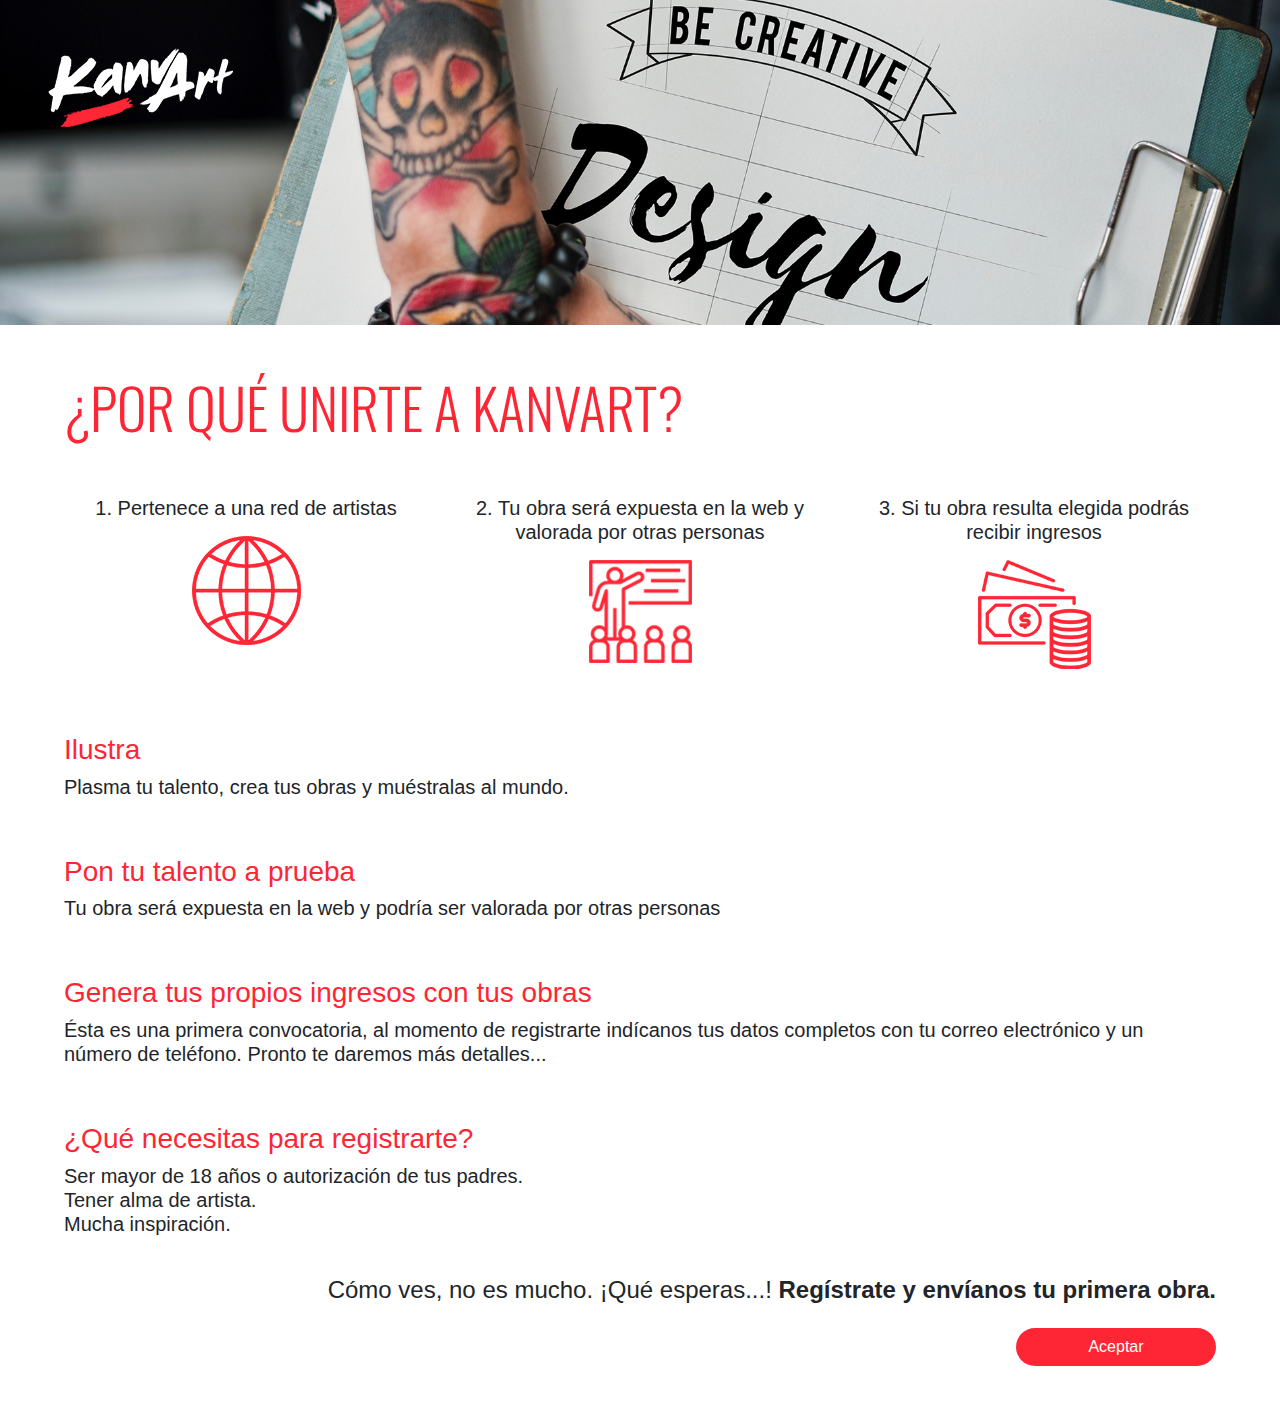
==== aboutus.html @ 9a682943 "Primer commit" ====
<!DOCTYPE html>
<html lang="en">
  <head>
    <meta charset="UTF-8" />
    <meta name="viewport" content="width=device-width, initial-scale=1.0" />
    <meta http-equiv="X-UA-Compatible" content="ie=edge" />
    <title>Kanvart - Nosotros</title>
    <link
      rel="stylesheet"
      href="https://stackpath.bootstrapcdn.com/bootstrap/4.3.1/css/bootstrap.min.css"
      integrity="sha384-ggOyR0iXCbMQv3Xipma34MD+dH/1fQ784/j6cY/iJTQUOhcWr7x9JvoRxT2MZw1T"
      crossorigin="anonymous"
    />
    <link
      href="https://fonts.googleapis.com/css?family=Oswald&display=swap"
      rel="stylesheet"
    />
    <link href="/css/main.css" rel="stylesheet" />
    <style>
      #img-header {
        object-fit: cover;
        object-position: center 35%;
        width: 100%;
        max-height: 325px;
      }
      .header-default{
        min-height: 170px;
        background-color: black;
      }
    </style>
  </head>
  <body>
    <div class="header-default position-relative">
      <img src="/img/home/logo.png" class="position-absolute mt-5 ml-5" />
      <img
        id="img-header"
        src="/img/aboutus/background.jpg"
        class="img-fluid d-none d-sm-block"
      />
    </div>
    <div class="containter mx-auto" style="width:90%;">
      <h1 class="mt-5 custom-font text-uppercase text-primary display-4 d-none d-none d-sm-block">
        ¿Por qu&eacute; unirte a Kanvart?
      </h1>
      <h1 class="mt-5 custom-font text-uppercase text-primary display-4 text-center d-block d-sm-none">
            ¿Por qu&eacute; unirte a Kanvart?
      </h1>
      <br />
      <br />
      <div class="row text-center">
        <div class="col-sm mb-5">
          <h5 class="mb-3">1. Pertenece a una red de artistas</h5>
          <img src="/img/aboutus/1.png" class="img-fluid" />
        </div>
        <div class="col-sm mb-5">
          <h5 class="mb-3">
            2. Tu obra ser&aacute expuesta en la web y valorada por otras
            personas
          </h5>
          <img src="/img/aboutus/2.png" class="img-fluid" />
        </div>
        <div class="col-sm mb-5">
          <h5 class="mb-3">
            3. Si tu obra resulta elegida podr&aacute;s recibir ingresos
          </h5>
          <img src="/img/aboutus/3.png" class="img-fluid" />
        </div>
      </div>
      <div>
        <p>
            <h3 class="text-primary">Ilustra</h3>
            <h5>
                Plasma tu talento, crea tus obras y mu&eacute;stralas al mundo.
            </h5>
        </p>
        <br>
        <p>
            <h3 class="text-primary">Pon tu talento a prueba</h3>
            <h5>
               Tu obra ser&aacute; expuesta en la web y podr&iacute;a ser valorada por otras personas
            </h5>
        </p>
        <br>
        <p>
            <h3 class="text-primary">Genera tus propios ingresos con tus obras</h3>
            <h5>
               &Eacute;sta es una primera convocatoria, al momento de registrarte ind&iacute;canos tus datos completos con tu correo electr&oacute;nico y un n&uacute;mero de tel&eacute;fono. Pronto te daremos m&aacute;s detalles...
            </h5>
        </p>
        <br>
        <p>
            <h3 class="text-primary">¿Qu&eacute; necesitas para registrarte?</h3>
            <h5>
               Ser mayor de 18 años o autorizaci&oacute;n de tus padres. <br>
               Tener alma de artista. <br>
               Mucha inspiraci&oacute;n.
            </h5>
        </p>
        <br>
        <div class="text-right mb-5">
          <h4 class="text-right mb-4">C&oacute;mo ves, no es mucho. ¡Qu&eacute; esperas...! <b>Reg&iacute;strate y env&iacute;anos tu primera obra.</b></h4>
          <button class="btn btn-kanvart text-white font-weight-bol">
            Aceptar
        </button>
        </div>
        
      </div>

    </div>
  </body>
</html>
---- css/main.css ----
.text-primary {
  color: #fe2635 !important;
}

.btn-kanvart {
  background-color: #fe2635 !important;
  -webkit-border-radius: 50px;
  -moz-border-radius: 50px;
  border-radius: 50px;
  min-width: 200px;
}

.custom-font {
  font-family: "Oswald", sans-serif;
}
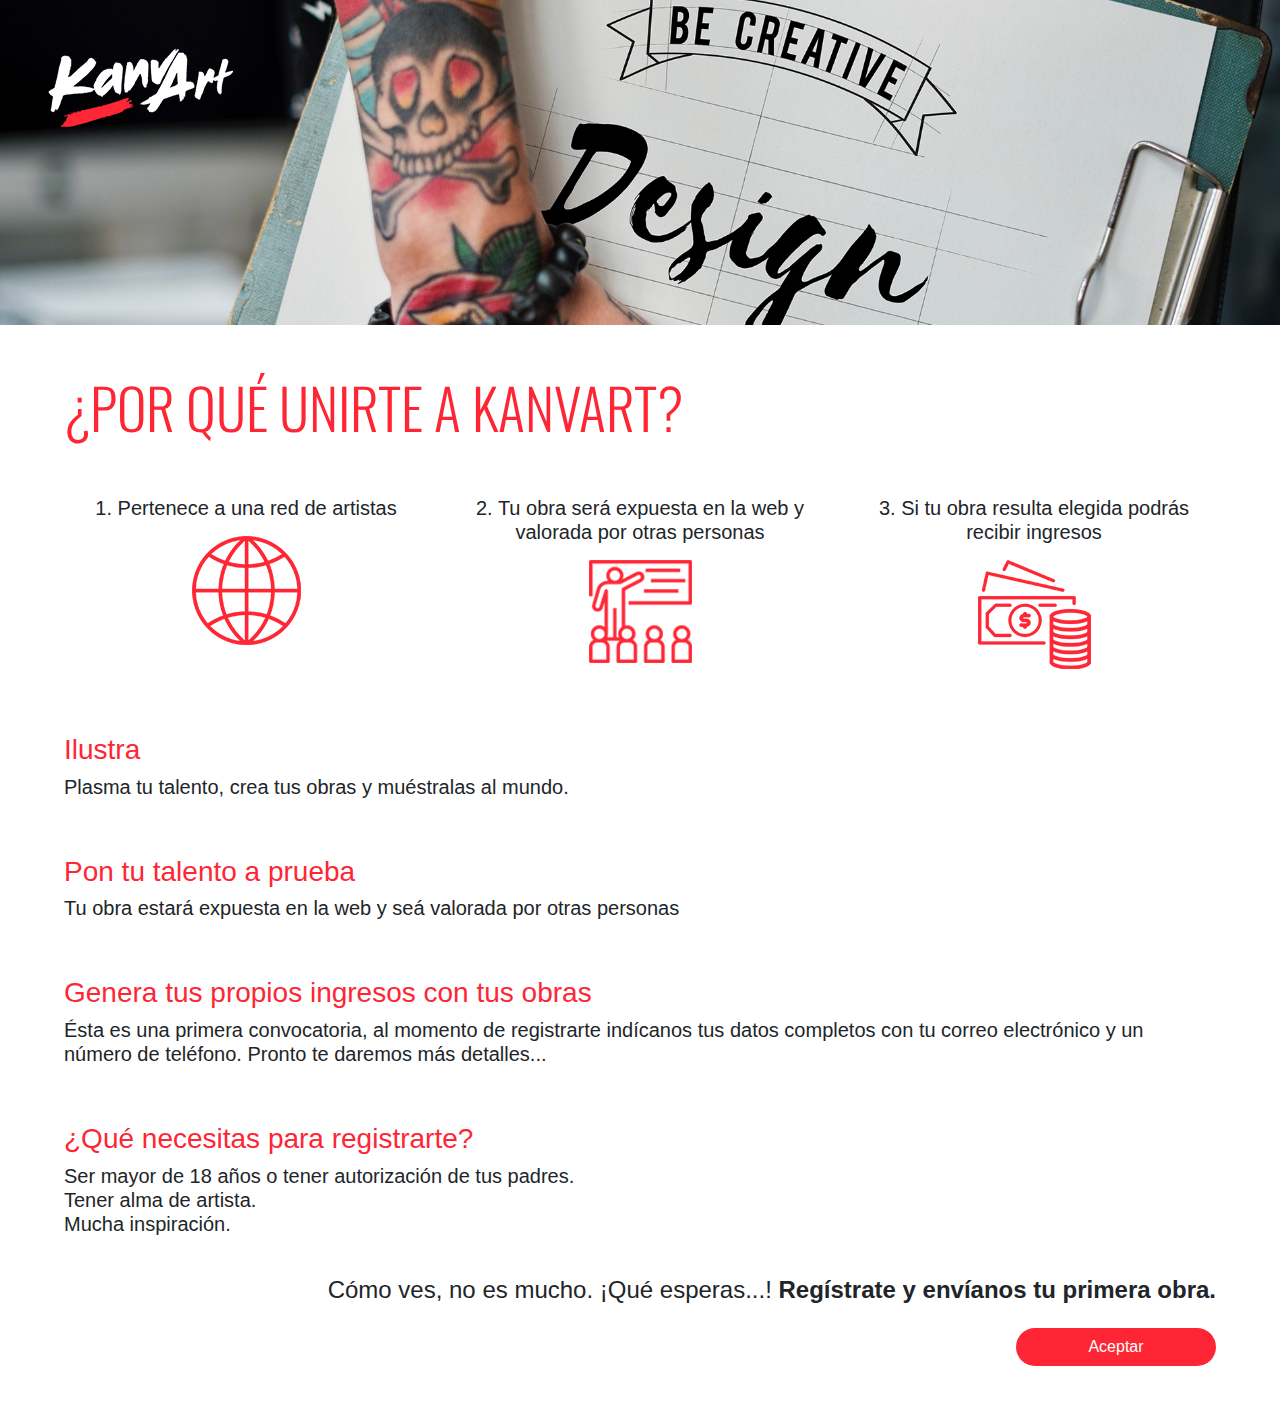
==== commit 34e0b1e3: "Mejorando vista de contacto" ====
--- a/aboutus.html
+++ b/aboutus.html
@@ -31,7 +31,7 @@
   </head>
   <body>
     <div class="header-default position-relative">
-      <img src="/img/home/logo.png" class="position-absolute mt-5 ml-5" />
+     <a href="index.html"><img src="/img/home/logo.png" class="position-absolute mt-5 ml-5" /></a> 
       <img
         id="img-header"
         src="/img/aboutus/background.jpg"
@@ -54,7 +54,7 @@
         </div>
         <div class="col-sm mb-5">
           <h5 class="mb-3">
-            2. Tu obra ser&aacute expuesta en la web y valorada por otras
+            2. Tu obra ser&aacute; expuesta en la web y valorada por otras
             personas
           </h5>
           <img src="/img/aboutus/2.png" class="img-fluid" />
@@ -77,7 +77,7 @@
         <p>
             <h3 class="text-primary">Pon tu talento a prueba</h3>
             <h5>
-               Tu obra ser&aacute; expuesta en la web y podr&iacute;a ser valorada por otras personas
+               Tu obra estar&aacute; expuesta en la web y se&aacute; valorada por otras personas
             </h5>
         </p>
         <br>
@@ -91,7 +91,7 @@
         <p>
             <h3 class="text-primary">¿Qu&eacute; necesitas para registrarte?</h3>
             <h5>
-               Ser mayor de 18 años o autorizaci&oacute;n de tus padres. <br>
+               Ser mayor de 18 años o tener autorizaci&oacute;n de tus padres. <br>
                Tener alma de artista. <br>
                Mucha inspiraci&oacute;n.
             </h5>
@@ -99,9 +99,9 @@
         <br>
         <div class="text-right mb-5">
           <h4 class="text-right mb-4">C&oacute;mo ves, no es mucho. ¡Qu&eacute; esperas...! <b>Reg&iacute;strate y env&iacute;anos tu primera obra.</b></h4>
-          <button class="btn btn-kanvart text-white font-weight-bol">
+          <a class="btn btn-kanvart text-white font-weight-bol" href="contactform.html">
             Aceptar
-        </button>
+          </a>
         </div>
         
       </div>
--- a/css/main.css
+++ b/css/main.css
@@ -13,3 +13,13 @@
 .custom-font {
   font-family: "Oswald", sans-serif;
 }
+
+a:link {
+  color: white;
+}
+a:visited {
+  color: white;
+}
+a:hover {
+  color: white;
+}
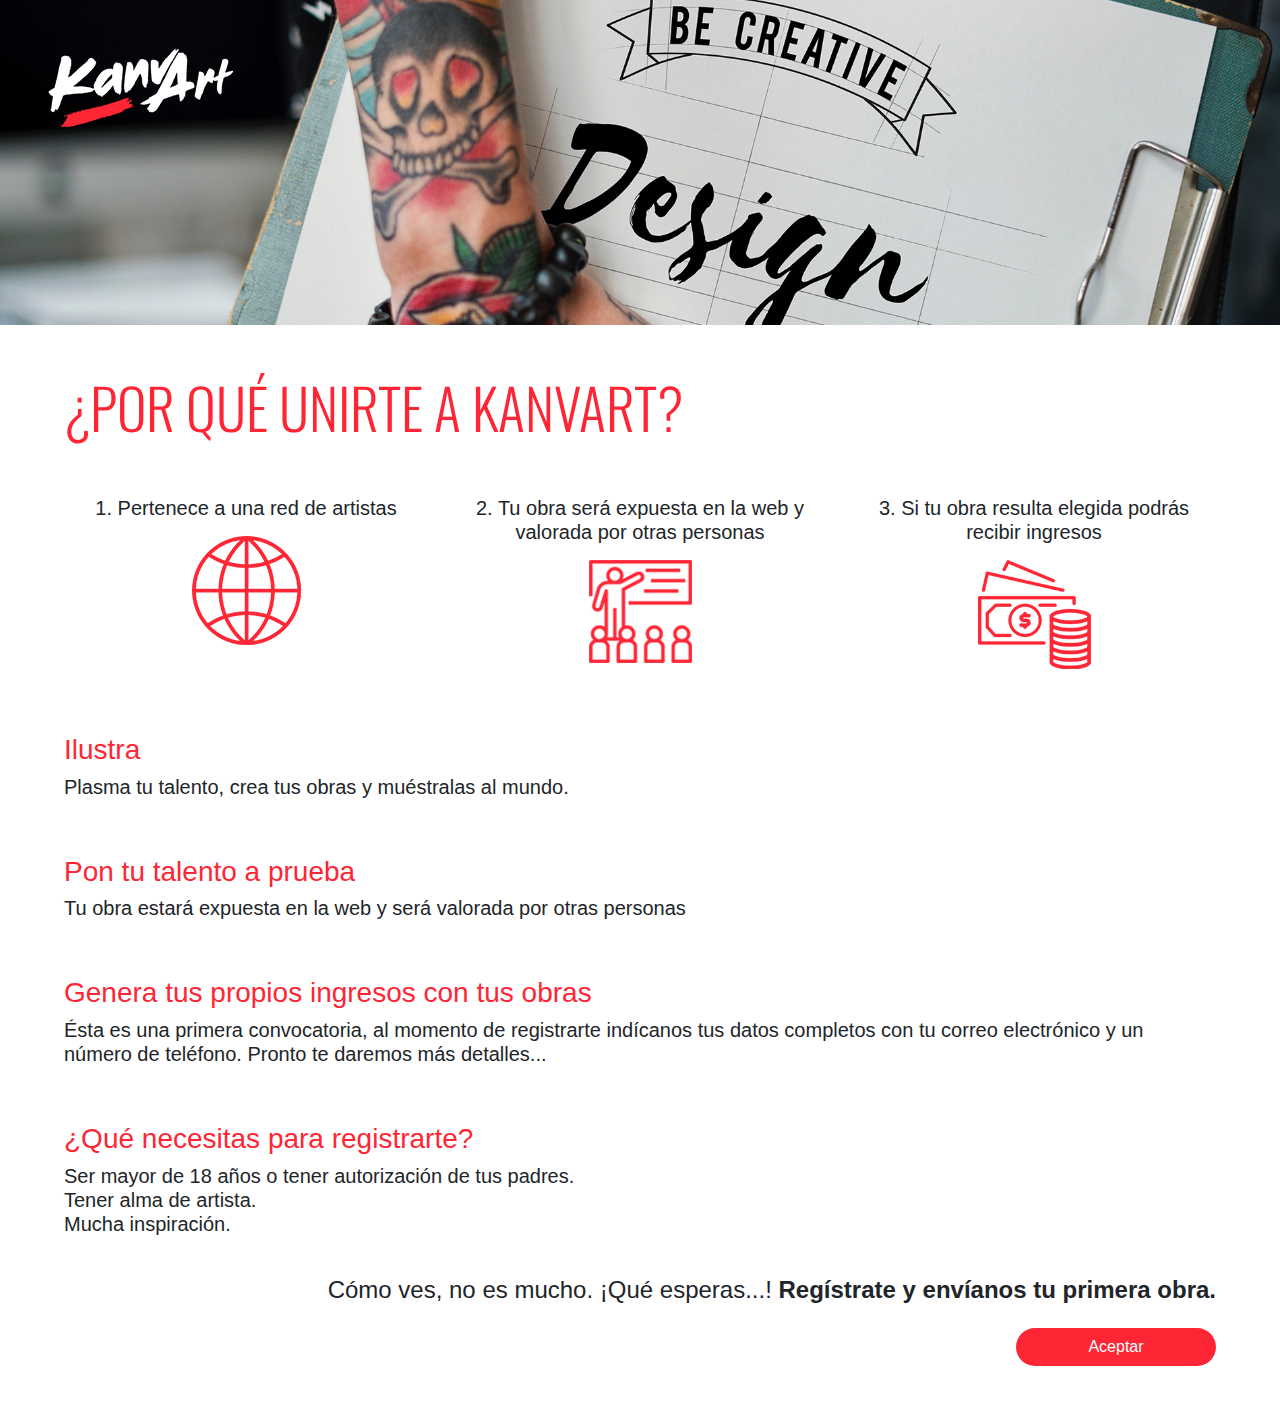
==== commit d5dd006f: "Corrigiendo texto" ====
--- a/aboutus.html
+++ b/aboutus.html
@@ -77,7 +77,7 @@
         <p>
             <h3 class="text-primary">Pon tu talento a prueba</h3>
             <h5>
-               Tu obra estar&aacute; expuesta en la web y se&aacute; valorada por otras personas
+               Tu obra estar&aacute; expuesta en la web y ser&aacute; valorada por otras personas
             </h5>
         </p>
         <br>
